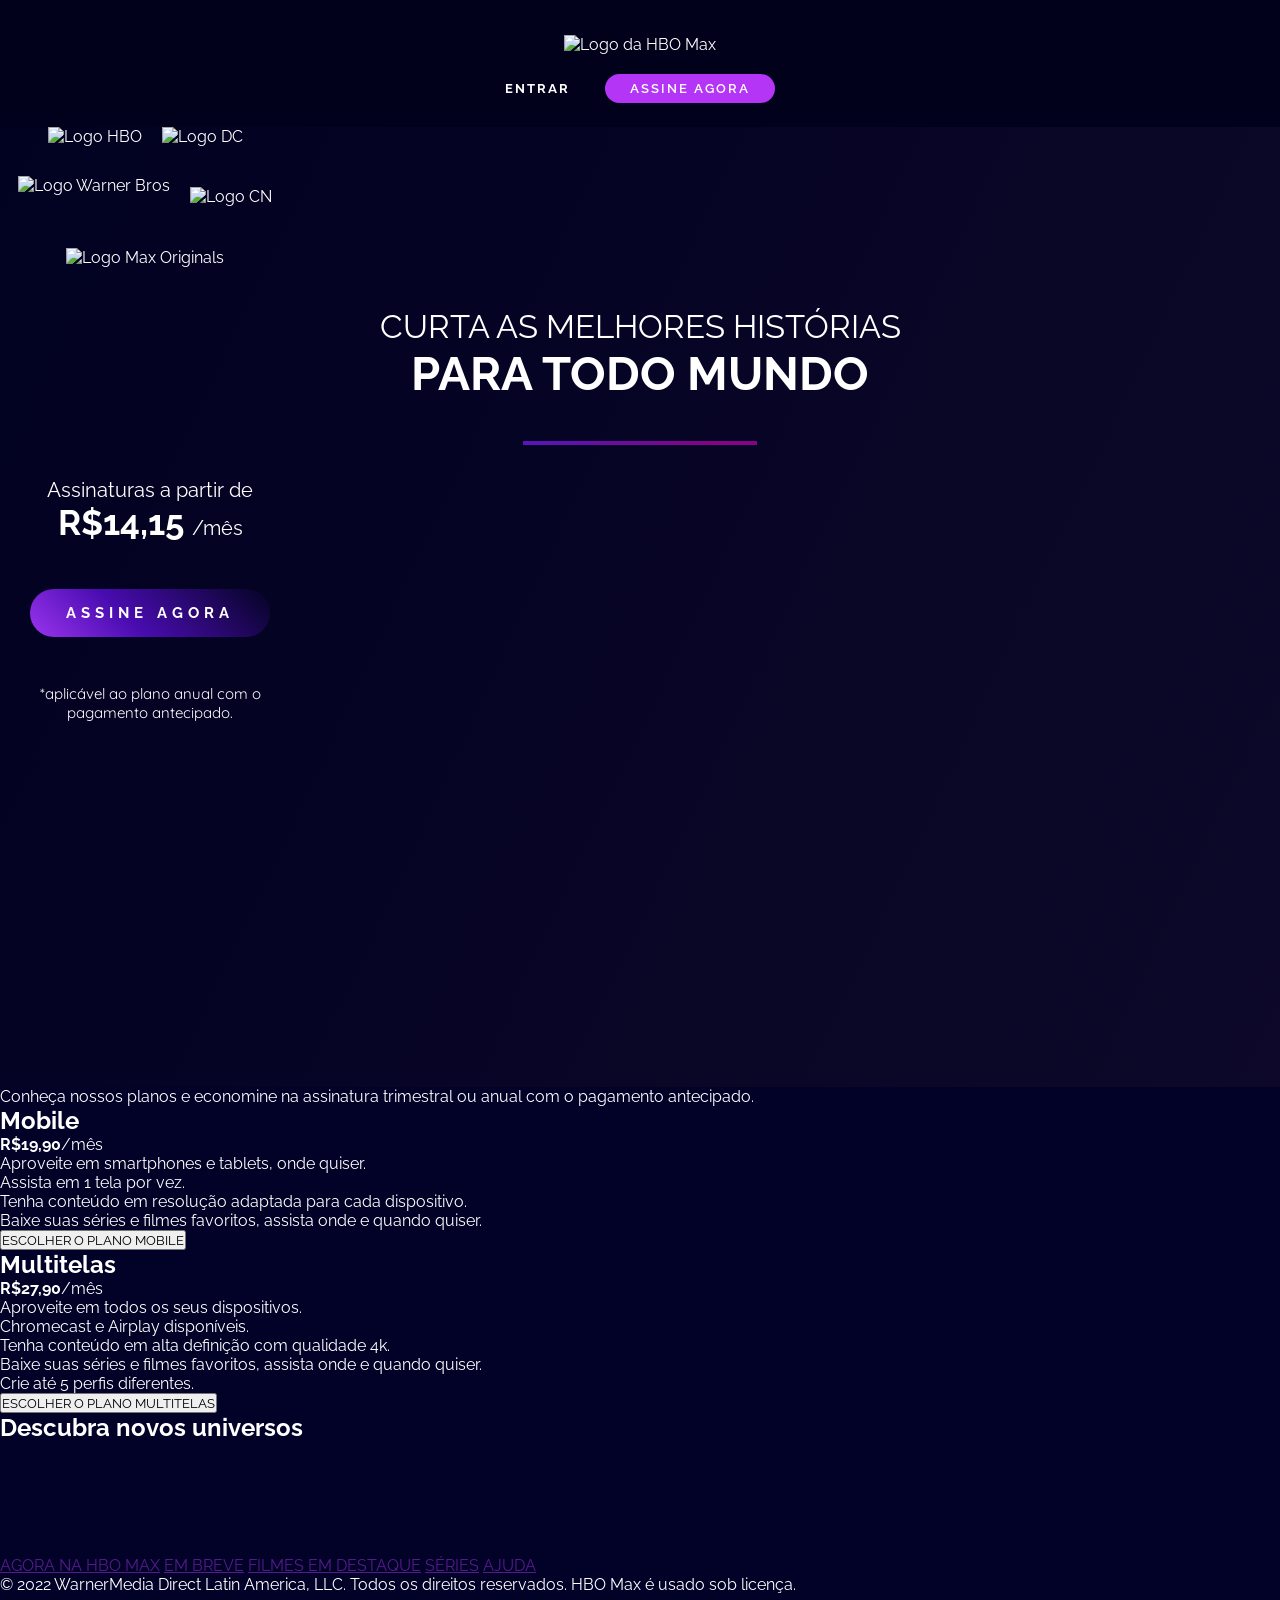
==== signIn.html @ f4baafad "AAdição das linhas 10, 12, 15, 16, 24,29, 34, 35, 36, 37, 38 no signIn.html. E adição da linha 14 at" ====
<!DOCTYPE html>
<html lang="pt-BR">
<head>
    <meta charset="UTF-8">
    <meta name="viewport" content="width=device-width, initial-scale=1.0">
    <title>HBO Max - Clone</title>
    <link rel="stylesheet" href="assets/style.css">
</head>
<body class="primary-color text-color">
    <nav class="nav-bg-color">
        <div class="logo">
            <img width="100" src="assets/images/hbo-logo.svg" alt="Logo da HBO Max">
        </div>
        <div class="login">
            <h5>ENTRAR</h5>
            <button class="tertiary-color text-color">ASSINE AGORA</button>
        </div>
    </nav>
    <header>
        <div class="principal">
            <div class="icons">
                <img src="assets/images/hbo.png" alt="Logo HBO">
                <img src="assets/images/dc.png" alt="Logo DC">
                <img height="41" src="assets/images/wb.png" alt="Logo Warner Bros">
                <img src="assets/images/cartoon-network_neutral.png" alt="Logo CN">
                <img src="assets/images/max_originals.png" alt="Logo Max Originals">
            </div>
            <div class="texto">
                <p>CURTA AS MELHORES HISTÓRIAS</p>
                <h1>PARA TODO MUNDO</h1>
            </div>
            <div class="divider-bg-color"></div>
            <div class="assinatura">
                <p>Assinaturas a partir de <strong>R$14,15 </strong>/mês</p>
                <button class="btn-bg-color-gradient text-color">ASSINE AGORA</button>
                <P class="pagamento">*aplicável ao plano anual com o pagamento antecipado.</P>
            </div>
        </div>
    </header>
    <main>
        <section class="planos">
                <p>Conheça nossos planos e economine na assinatura trimestral ou anual com o pagamento antecipado.</p>
                <div class="cards">
                    <div class="card-mobile">
                        <h2>Mobile</h2>
                        <p><strong>R$19,90</strong>/mês</p>
                        <ul>
                            <li>Aproveite em smartphones e tablets, onde quiser.</li>
                            <li>Assista em 1 tela por vez.</li>
                            <li>Tenha conteúdo em resolução adaptada para cada dispositivo.</li>
                            <li>Baixe suas séries e filmes favoritos, assista onde e quando quiser.</li>
                        </ul>
                        <button>ESCOLHER O PLANO MOBILE</button>
                    </div>
                    <div class="card-multitelas">
                        <h2>Multitelas</h2>
                        <p><strong>R$27,90</strong>/mês</p>
                        <ul>
                            <li>Aproveite em todos os seus dispositivos.</li>
                            <li>Chromecast e Airplay disponíveis.</li>
                            <li>Tenha conteúdo em alta definição com qualidade 4k.</li>
                            <li>Baixe suas séries e filmes favoritos, assista onde e quando quiser.</li>
                            <li>Crie até 5 perfis diferentes.</li>
                        </ul>
                        <button>ESCOLHER O PLANO MULTITELAS</button>
                    </div>
                </div>
            </section>
        </div>
        <section class="banner">
            <h2>Descubra novos universos</h2>
            <div>
                <div class="banner1">
                    <img src="assets/images/hbo-default_0.webp" alt="">
                </div>
                <div class="banner2">
                    <img src="assets/images/MAX-Default.webp" alt="">
                </div>
                <div class="banner3">
                    <img src="assets/images/DC_Default.webp" alt="">
                </div>
                <div class="banner4">
                    <img src="assets/images/WB-Default.webp" alt="">
                </div>
                <div class="banner5">
                    <img src="assets/images/CN-Default.webp" alt="">
                </div>
                <div class="banner6">
                    <img src="assets/images/UCL-Default.webp" alt="">
                </div>
            </div>
        </section>
    </main>
    <footer>
        <div class="links">
            <a href="">AGORA NA HBO MAX</a>
            <a href="">EM BREVE</a>
            <a href="">FILMES EM DESTAQUE</a>
            <a href="">SÉRIES</a>
            <a href="">AJUDA</a>
        </div>
        <P>© 2022 WarnerMedia Direct Latin America, LLC. Todos os direitos reservados. HBO Max é usado sob licença.</P>
        <div class="redes">
            <img src="assets/images/fb_0.png" alt="">
            <img src="assets/images/twitter_0.png" alt="">
            <img src="assets/images/instagram_0.png" alt="">
            <img src="assets/images/youtube_0.png" alt="">
        </div>
    </footer>
</body>
</html>
---- assets/style.css ----
@import url(global.css);

.primary-color {
    background: var(--primary-color);
}
.text-color {
    color: var(--text-color);
}
.divider-bg-color {
    background: var(--divider-bg-color);
    width: 234px;
    height: 4px;
    margin: auto;
    margin-top: 40px;
    margin-bottom: 10px;
}
.tertiary-color {
    background: var(--tertiary-color);
    padding: 0.4rem;
    border-radius: 1rem;
    width: 170px;
    border: none;
    font-weight: 600;
    letter-spacing: 2px;
}
.nav-bg-color {
    background: var(--nav-bg-color);
    display: flex;
    flex-direction: column;
    align-items: center;
    gap: 20px;
    height: 127px;
}
.btn-bg-color-gradient {
    background: var(--btn-bg-color-gradient);
    padding: 15px;
    width: 240px;
    letter-spacing: 5px;
    font-weight: 700;
    font-size: 15px;
    border-radius: 30px;
    border: none;
    animation: assine 2.7s linear infinite;
}
.logo {
    margin-top: 35px;
}
.login {
    align-items: center;
    display: flex;
    gap: 35px;
}
.login h5 {
    letter-spacing: 2px;
}
.icons {
    align-items: center;
    display: flex;
    flex-wrap: wrap;
    height: 140px;
    width: 290px;
    /* margin: auto; */
    margin-bottom: 40px;
    justify-content: center;
    gap: 30px 20px;
}
.texto {
    /* padding-top: 40px; */
    text-align: center;
}
.texto p {
    font-size: 33px;
}
.texto h1 {
    font-size: 47px;
}
.principal {
    background: linear-gradient(115deg,#010121, #321f41);
    background-size: 400% 400%;
    animation: gradient 10s ease infinite alternate;
    display: flex;
    flex-direction: column;
    height: 960px;
    /* padding-top: 80px; */
}
.assinatura {
    display: flex;
    flex-direction: column;
    align-items: center;
    justify-content: space-around;
    height: 290px;
    /* margin: auto; */
    width: 300px;
    text-align: center;
}
.assinatura p {
    font-size: 20px;
}
.assinatura .pagamento {
    font-size: 15px;
    font-family: 'Quicksand';
}
.assinatura strong {
    font-size: 35px;
}
@keyframes gradient {
    0% { background-position: 0% 50%; }
    50% { background-position: 100% 50%; }
    100% { background-position: 0% 50%; }
}
@keyframes assine {
  0% { transform: rotate(0); }
  3% { transform: rotate(-10deg); }
  6% { transform: rotate(10deg); }
  9% { transform: rotate(-10deg); }
  12% { transform: rotate(10deg); }
  15% { transform: rotate(0); } /* fim do tremor */
  100% { transform: rotate(0); } /* pausa de 2s */
}
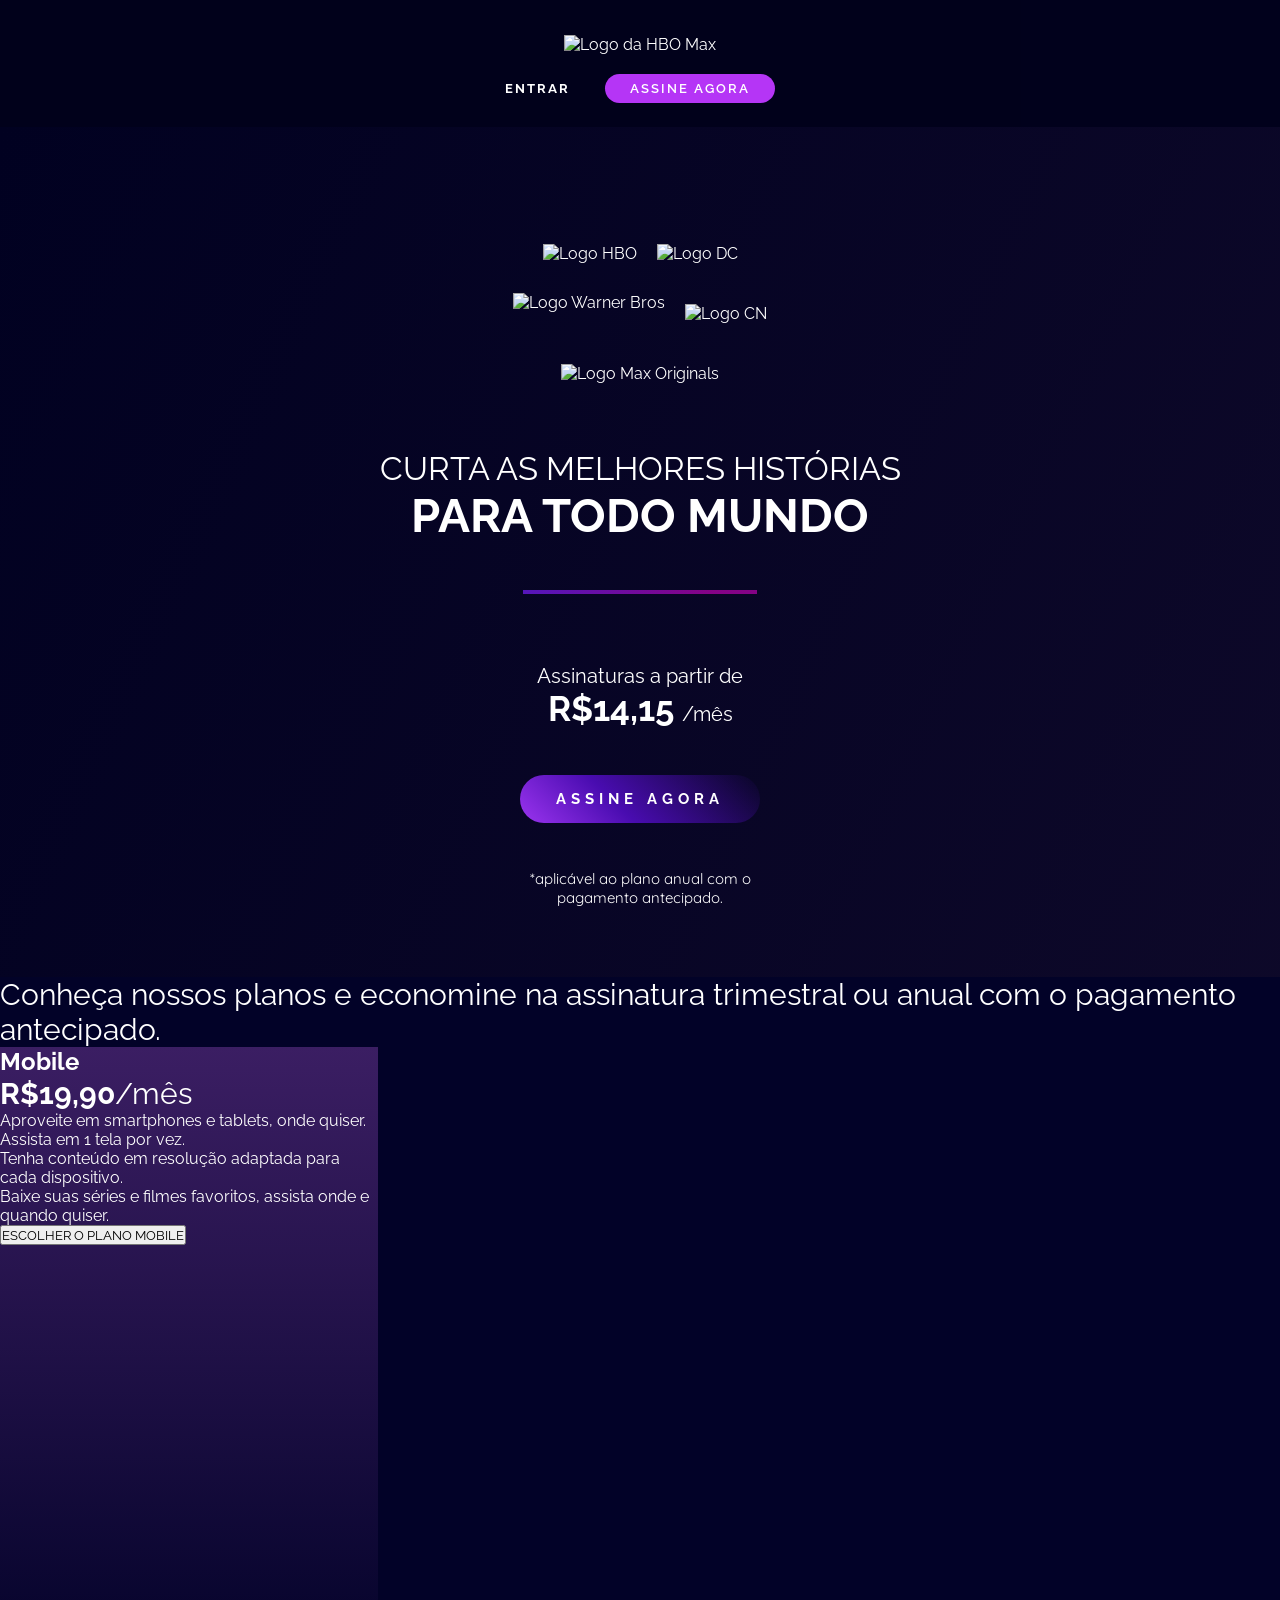
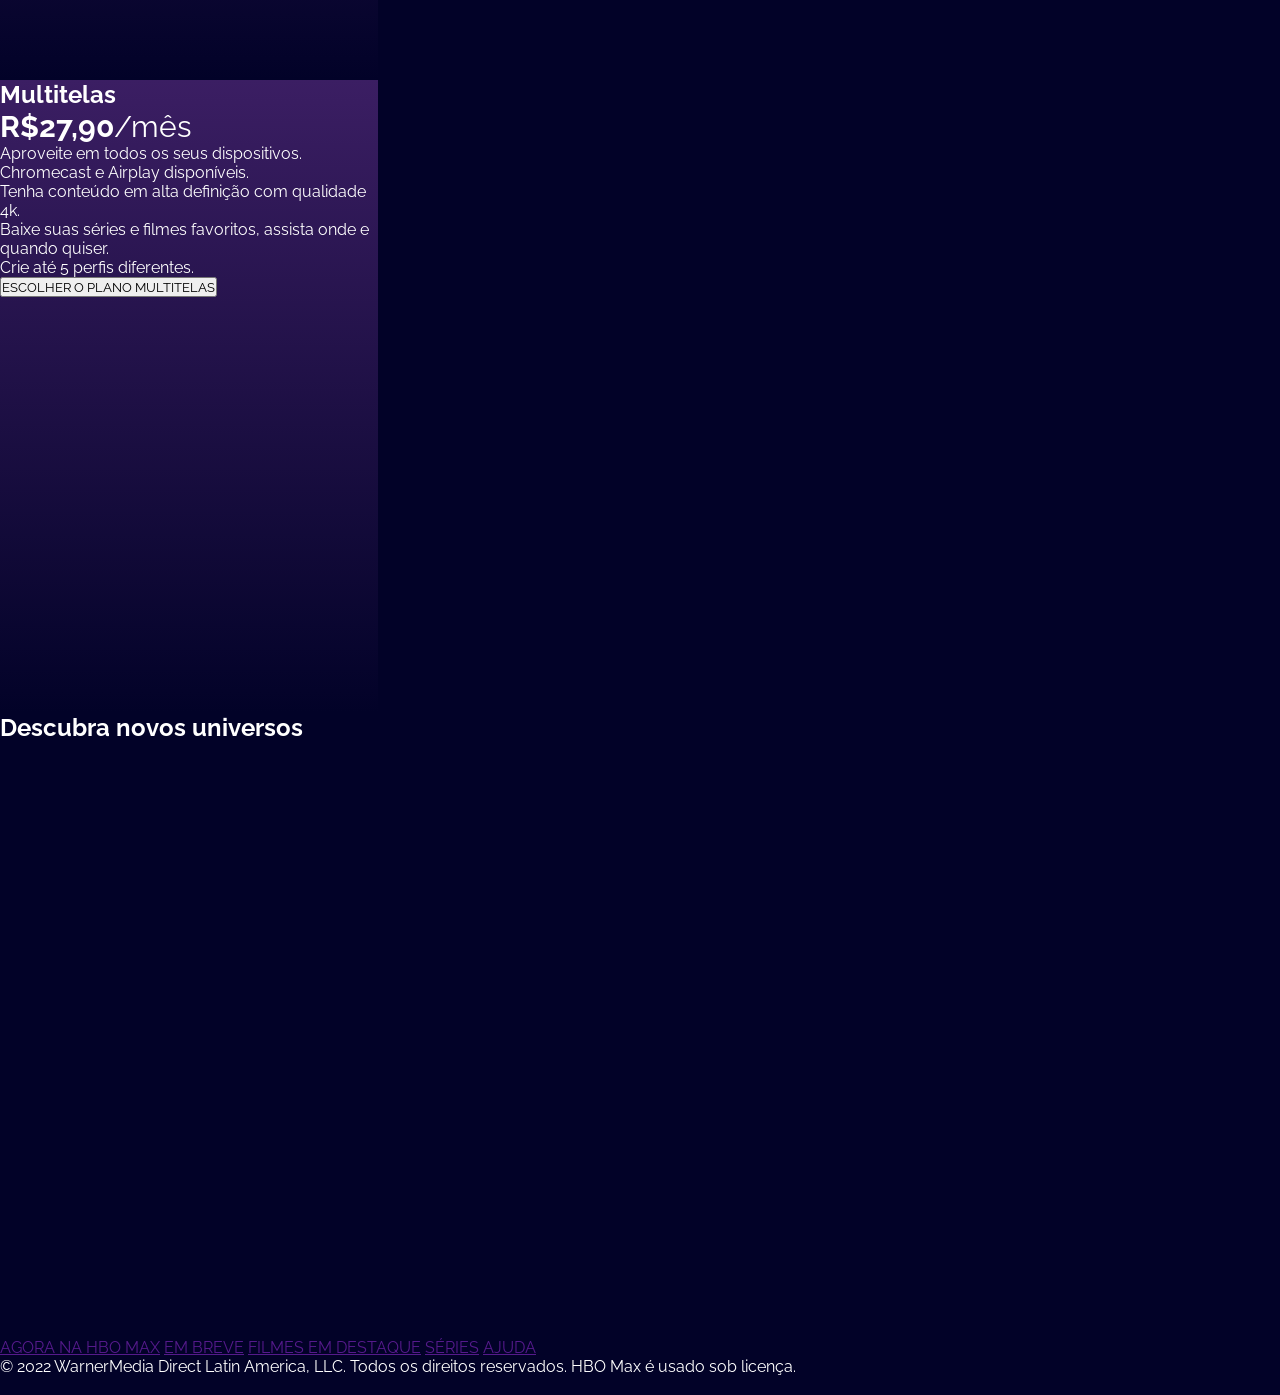
==== commit dd11e35c: "Atualizações" ====
--- a/signIn.html
+++ b/signIn.html
@@ -41,7 +41,7 @@
         <section class="planos">
                 <p>Conheça nossos planos e economine na assinatura trimestral ou anual com o pagamento antecipado.</p>
                 <div class="cards">
-                    <div class="card-mobile">
+                    <div class="card-bg-color">
                         <h2>Mobile</h2>
                         <p><strong>R$19,90</strong>/mês</p>
                         <ul>
@@ -52,7 +52,7 @@
                         </ul>
                         <button>ESCOLHER O PLANO MOBILE</button>
                     </div>
-                    <div class="card-multitelas">
+                    <div class="card-bg-color">
                         <h2>Multitelas</h2>
                         <p><strong>R$27,90</strong>/mês</p>
                         <ul>
@@ -69,24 +69,24 @@
         </div>
         <section class="banner">
             <h2>Descubra novos universos</h2>
-            <div>
+            <div class="overflow">
                 <div class="banner1">
-                    <img src="assets/images/hbo-default_0.webp" alt="">
+                    <img width="382" src="assets/images/hbo-default_0.webp" alt="">
                 </div>
                 <div class="banner2">
-                    <img src="assets/images/MAX-Default.webp" alt="">
+                    <img width="382" src="assets/images/MAX-Default.webp" alt="">
                 </div>
                 <div class="banner3">
-                    <img src="assets/images/DC_Default.webp" alt="">
+                    <img width="382" src="assets/images/DC_Default.webp" alt="">
                 </div>
                 <div class="banner4">
-                    <img src="assets/images/WB-Default.webp" alt="">
+                    <img width="382" src="assets/images/WB-Default.webp" alt="">
                 </div>
                 <div class="banner5">
-                    <img src="assets/images/CN-Default.webp" alt="">
+                    <img width="382" src="assets/images/CN-Default.webp" alt="">
                 </div>
                 <div class="banner6">
-                    <img src="assets/images/UCL-Default.webp" alt="">
+                    <img width="382" src="assets/images/UCL-Default.webp" alt="">
                 </div>
             </div>
         </section>
--- a/assets/style.css
+++ b/assets/style.css
@@ -10,9 +10,6 @@
     background: var(--divider-bg-color);
     width: 234px;
     height: 4px;
-    margin: auto;
-    margin-top: 40px;
-    margin-bottom: 10px;
 }
 .tertiary-color {
     background: var(--tertiary-color);
@@ -30,6 +27,11 @@
     align-items: center;
     gap: 20px;
     height: 127px;
+    position: fixed;
+    width: 100%;
+    top: 0;
+    z-index: 1000;
+    padding: 0 40px; /* adiciona respiro lateral */
 }
 .btn-bg-color-gradient {
     background: var(--btn-bg-color-gradient);
@@ -41,6 +43,9 @@
     border-radius: 30px;
     border: none;
     animation: assine 2.7s linear infinite;
+}
+header {
+    margin-top: 127px;
 }
 .logo {
     margin-top: 35px;
@@ -57,15 +62,13 @@
     align-items: center;
     display: flex;
     flex-wrap: wrap;
-    height: 140px;
     width: 290px;
-    /* margin: auto; */
-    margin-bottom: 40px;
     justify-content: center;
     gap: 30px 20px;
+    padding-top: 70px;
+    padding-bottom: 20px;
 }
 .texto {
-    /* padding-top: 40px; */
     text-align: center;
 }
 .texto p {
@@ -80,8 +83,9 @@
     animation: gradient 10s ease infinite alternate;
     display: flex;
     flex-direction: column;
-    height: 960px;
-    /* padding-top: 80px; */
+    justify-content: space-evenly;
+    align-items: center;
+    height: 850px;
 }
 .assinatura {
     display: flex;
@@ -89,7 +93,6 @@
     align-items: center;
     justify-content: space-around;
     height: 290px;
-    /* margin: auto; */
     width: 300px;
     text-align: center;
 }
@@ -103,6 +106,40 @@
 .assinatura strong {
     font-size: 35px;
 }
+.planos {
+    display: flex;
+    flex-direction: column;
+}
+.planos p {
+    font-size: 30px;
+}
+.card-bg-color {
+    background: var(--card-bg-color);
+    height: 633px;
+    width: 378px;
+}
+.overflow {
+    overflow: hidden;
+    height: 596px;
+    width: 415px;
+    display: flex;
+    overflow-x: scroll;
+    gap: 38px;
+}
+/* Custom Scroll */
+
+  ::-webkit-scrollbar {
+    width: 8px;
+  }
+
+  ::-webkit-scrollbar-thumb {
+    background: var(--tertiary-color);
+    border-radius: 10px;
+  }
+
+  ::-webkit-scrollbar-thumb:hover {
+    background: var(--secondary-color);
+  }
 @keyframes gradient {
     0% { background-position: 0% 50%; }
     50% { background-position: 100% 50%; }
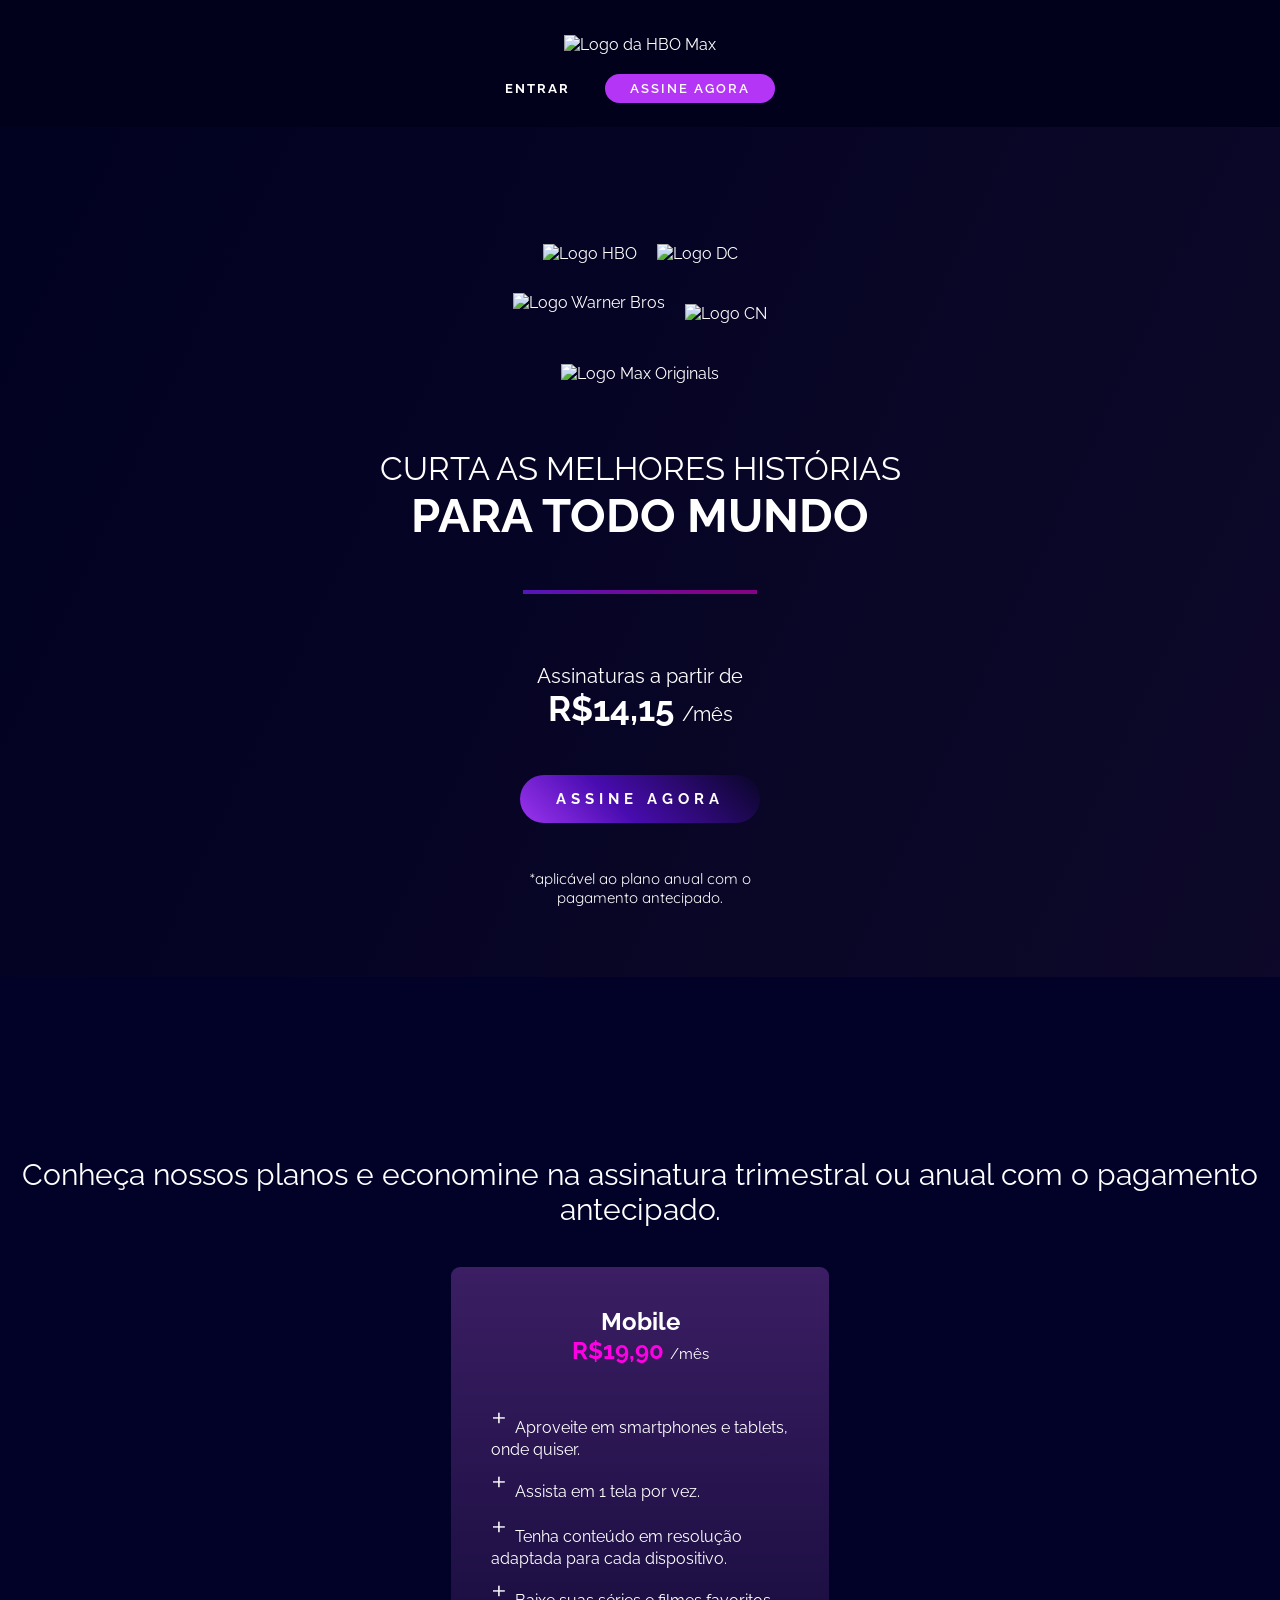
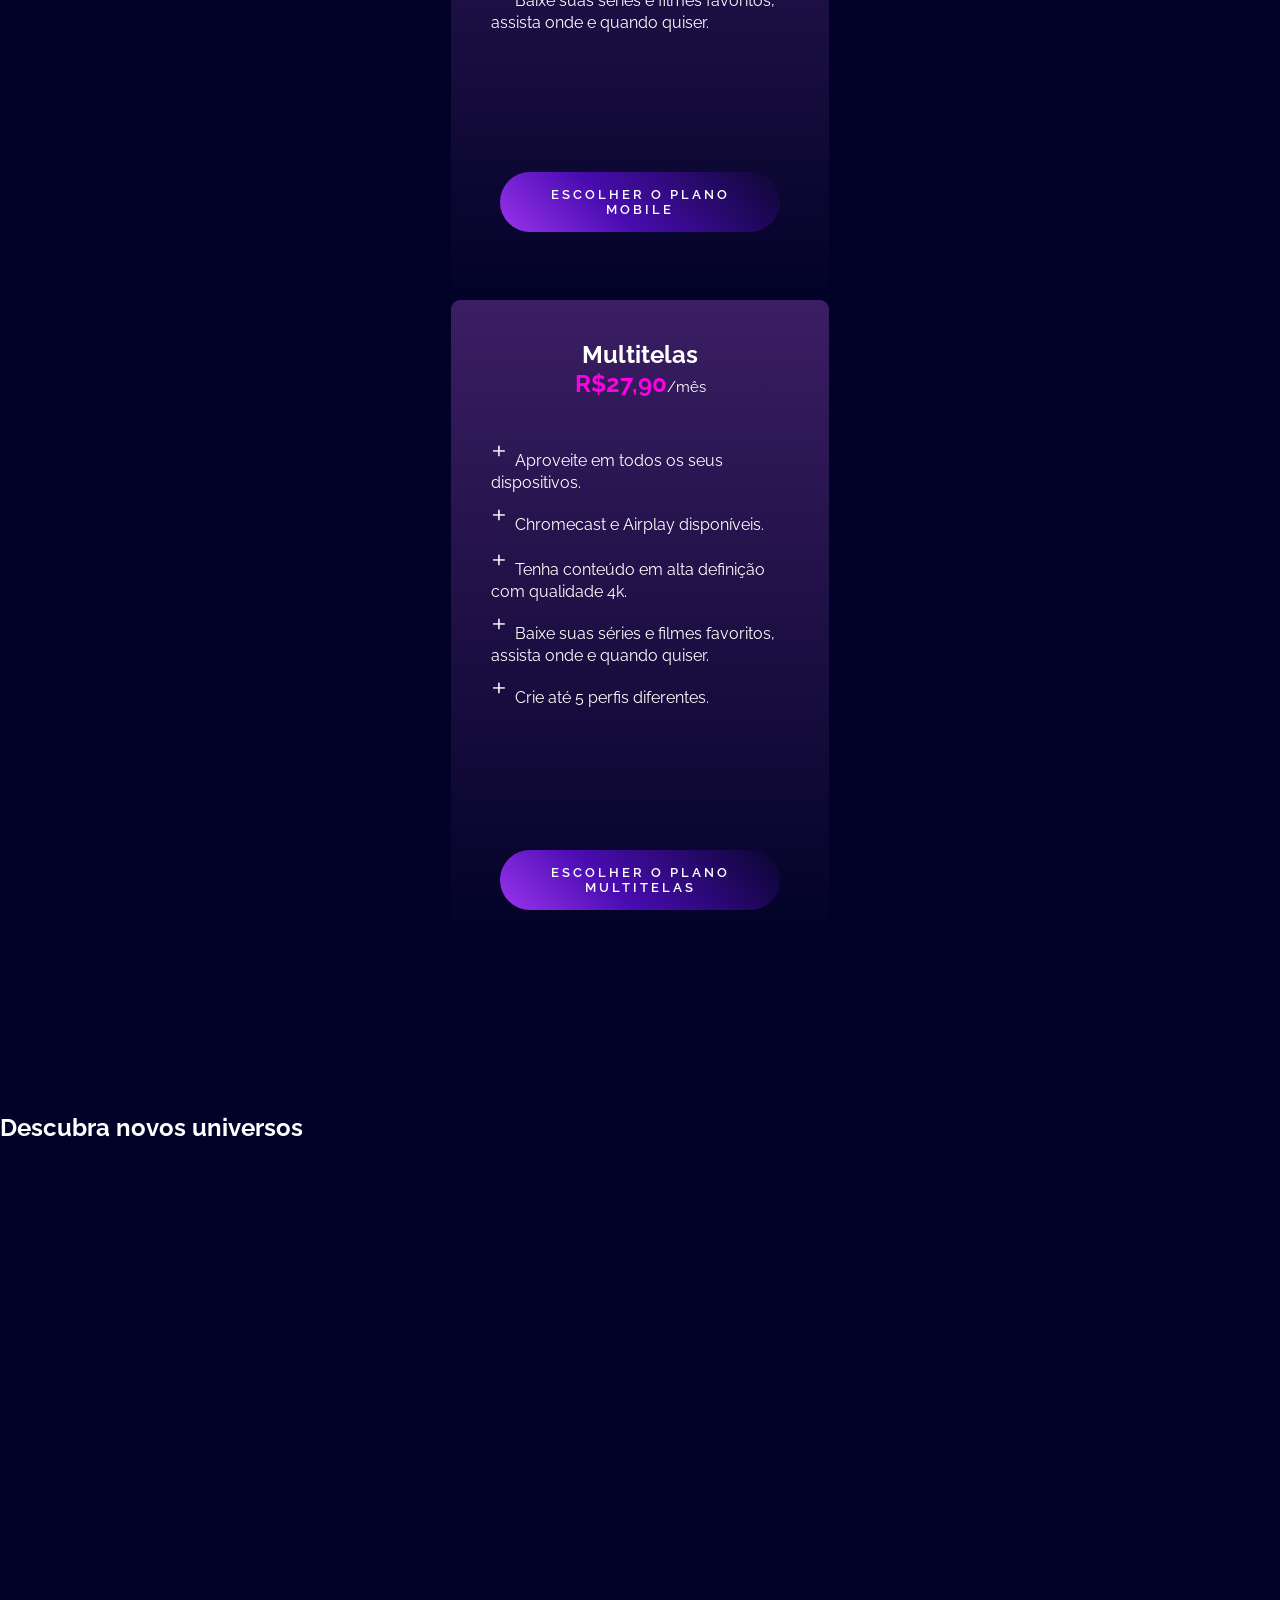
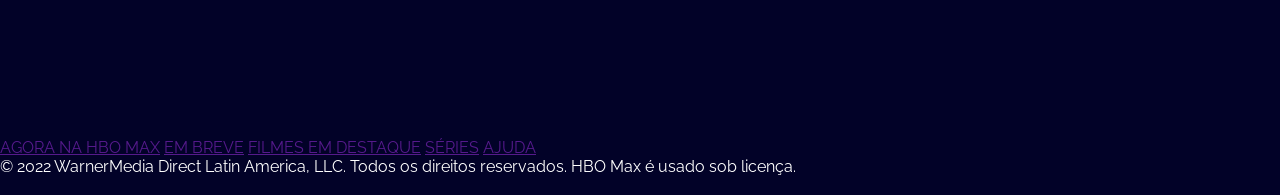
==== commit 50c02c66: "Atualizações" ====
--- a/signIn.html
+++ b/signIn.html
@@ -39,34 +39,35 @@
     </header>
     <main>
         <section class="planos">
+            <div class="conheca">
                 <p>Conheça nossos planos e economine na assinatura trimestral ou anual com o pagamento antecipado.</p>
-                <div class="cards">
-                    <div class="card-bg-color">
-                        <h2>Mobile</h2>
-                        <p><strong>R$19,90</strong>/mês</p>
-                        <ul>
-                            <li>Aproveite em smartphones e tablets, onde quiser.</li>
-                            <li>Assista em 1 tela por vez.</li>
-                            <li>Tenha conteúdo em resolução adaptada para cada dispositivo.</li>
-                            <li>Baixe suas séries e filmes favoritos, assista onde e quando quiser.</li>
-                        </ul>
-                        <button>ESCOLHER O PLANO MOBILE</button>
-                    </div>
-                    <div class="card-bg-color">
-                        <h2>Multitelas</h2>
-                        <p><strong>R$27,90</strong>/mês</p>
-                        <ul>
-                            <li>Aproveite em todos os seus dispositivos.</li>
-                            <li>Chromecast e Airplay disponíveis.</li>
-                            <li>Tenha conteúdo em alta definição com qualidade 4k.</li>
-                            <li>Baixe suas séries e filmes favoritos, assista onde e quando quiser.</li>
-                            <li>Crie até 5 perfis diferentes.</li>
-                        </ul>
-                        <button>ESCOLHER O PLANO MULTITELAS</button>
-                    </div>
+            </div>
+            <div class="cards">
+                <div class="card-bg-color">
+                    <h2>Mobile</h2>
+                    <p><strong class="secondary-color">R$19,90 </strong>/mês</p>
+                    <ul>
+                        <li>Aproveite em smartphones e tablets, onde quiser.</li>
+                        <li>Assista em 1 tela por vez.</li>
+                        <li>Tenha conteúdo em resolução adaptada para cada dispositivo.</li>
+                        <li>Baixe suas séries e filmes favoritos, assista onde e quando quiser.</li>
+                    </ul>
+                    <button class="text-color">ESCOLHER O PLANO MOBILE</button>
                 </div>
-            </section>
-        </div>
+                <div class="card-bg-color">
+                    <h2>Multitelas</h2>
+                    <p><strong class="secondary-color">R$27,90</strong>/mês</p>
+                    <ul>
+                        <li>Aproveite em todos os seus dispositivos.</li>
+                        <li>Chromecast e Airplay disponíveis.</li>
+                        <li>Tenha conteúdo em alta definição com qualidade 4k.</li>
+                        <li>Baixe suas séries e filmes favoritos, assista onde e quando quiser.</li>
+                        <li>Crie até 5 perfis diferentes.</li>
+                    </ul>
+                    <button class="text-color">ESCOLHER O PLANO MULTITELAS</button>
+                </div>
+            </div>
+        </section>
         <section class="banner">
             <h2>Descubra novos universos</h2>
             <div class="overflow">
--- a/assets/style.css
+++ b/assets/style.css
@@ -109,6 +109,13 @@
 .planos {
     display: flex;
     flex-direction: column;
+    align-items: center;
+    margin-bottom: 180px;
+}
+.planos .conheca {
+    text-align: center;
+    padding-top: 180px;
+    padding-bottom: 40px;
 }
 .planos p {
     font-size: 30px;
@@ -117,6 +124,44 @@
     background: var(--card-bg-color);
     height: 633px;
     width: 378px;
+    border-radius: 9px;
+    display: flex;
+    flex-direction: column;
+    align-items: center;
+}
+.card-bg-color p {
+    font-size: 15px;
+}
+.card-bg-color h2 {
+    padding-top: 40px;
+}
+.cards button {
+    background: linear-gradient(45deg,#9b34ef 0%,#490cb0 40%,transparent 100%);
+    border: none;
+    border-radius: 50px;
+    letter-spacing: 3px;
+    font-size: 13px;
+    font-weight: 600;
+    padding: 15px;
+    padding-left: 50px;
+    padding-right: 50px;
+    width: 280px;
+    margin-top: 90px;
+}
+.secondary-color {
+    color: var(--secondary-color);
+    font-size: 24px;
+}
+ul {
+    padding: 40px;
+    list-style: none;
+}
+li {
+    padding-bottom: 10px;
+}
+li::before {
+    content: "⁺ ";
+    font-size: 30px;
 }
 .overflow {
     overflow: hidden;
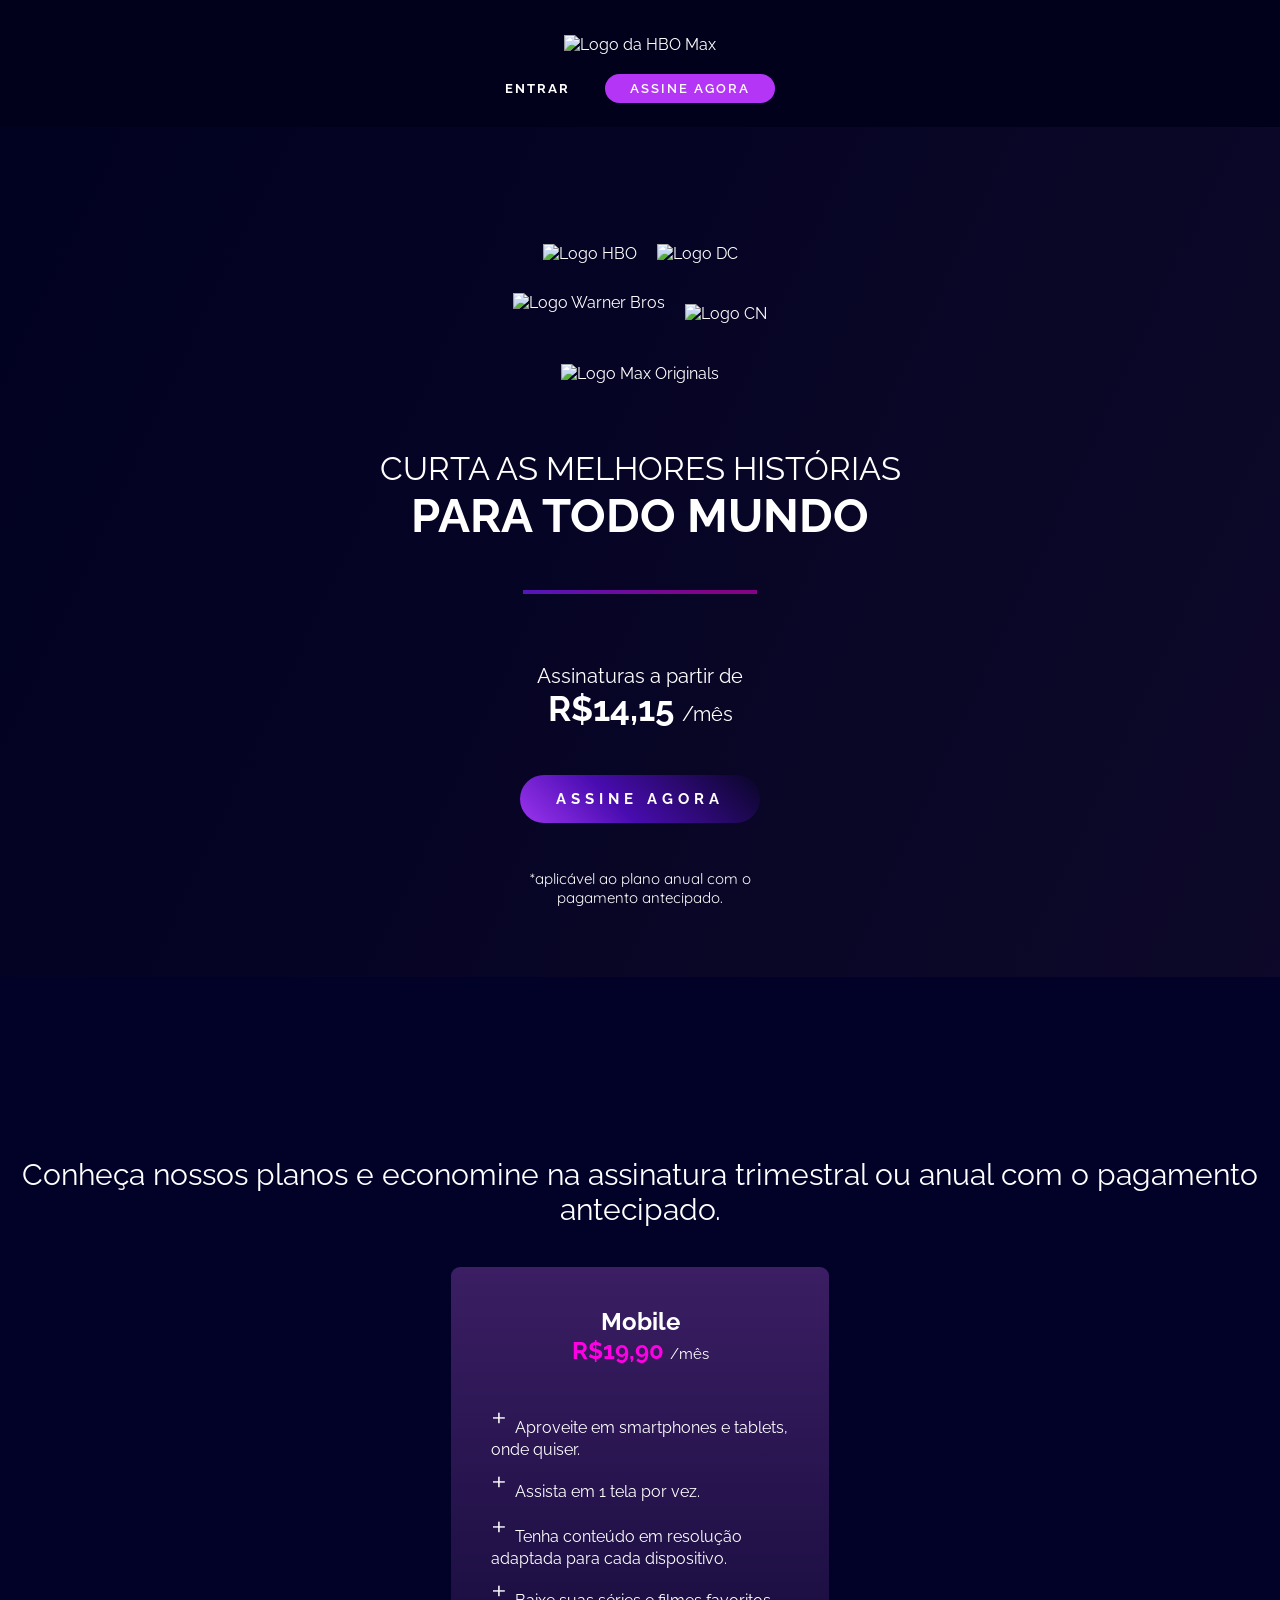
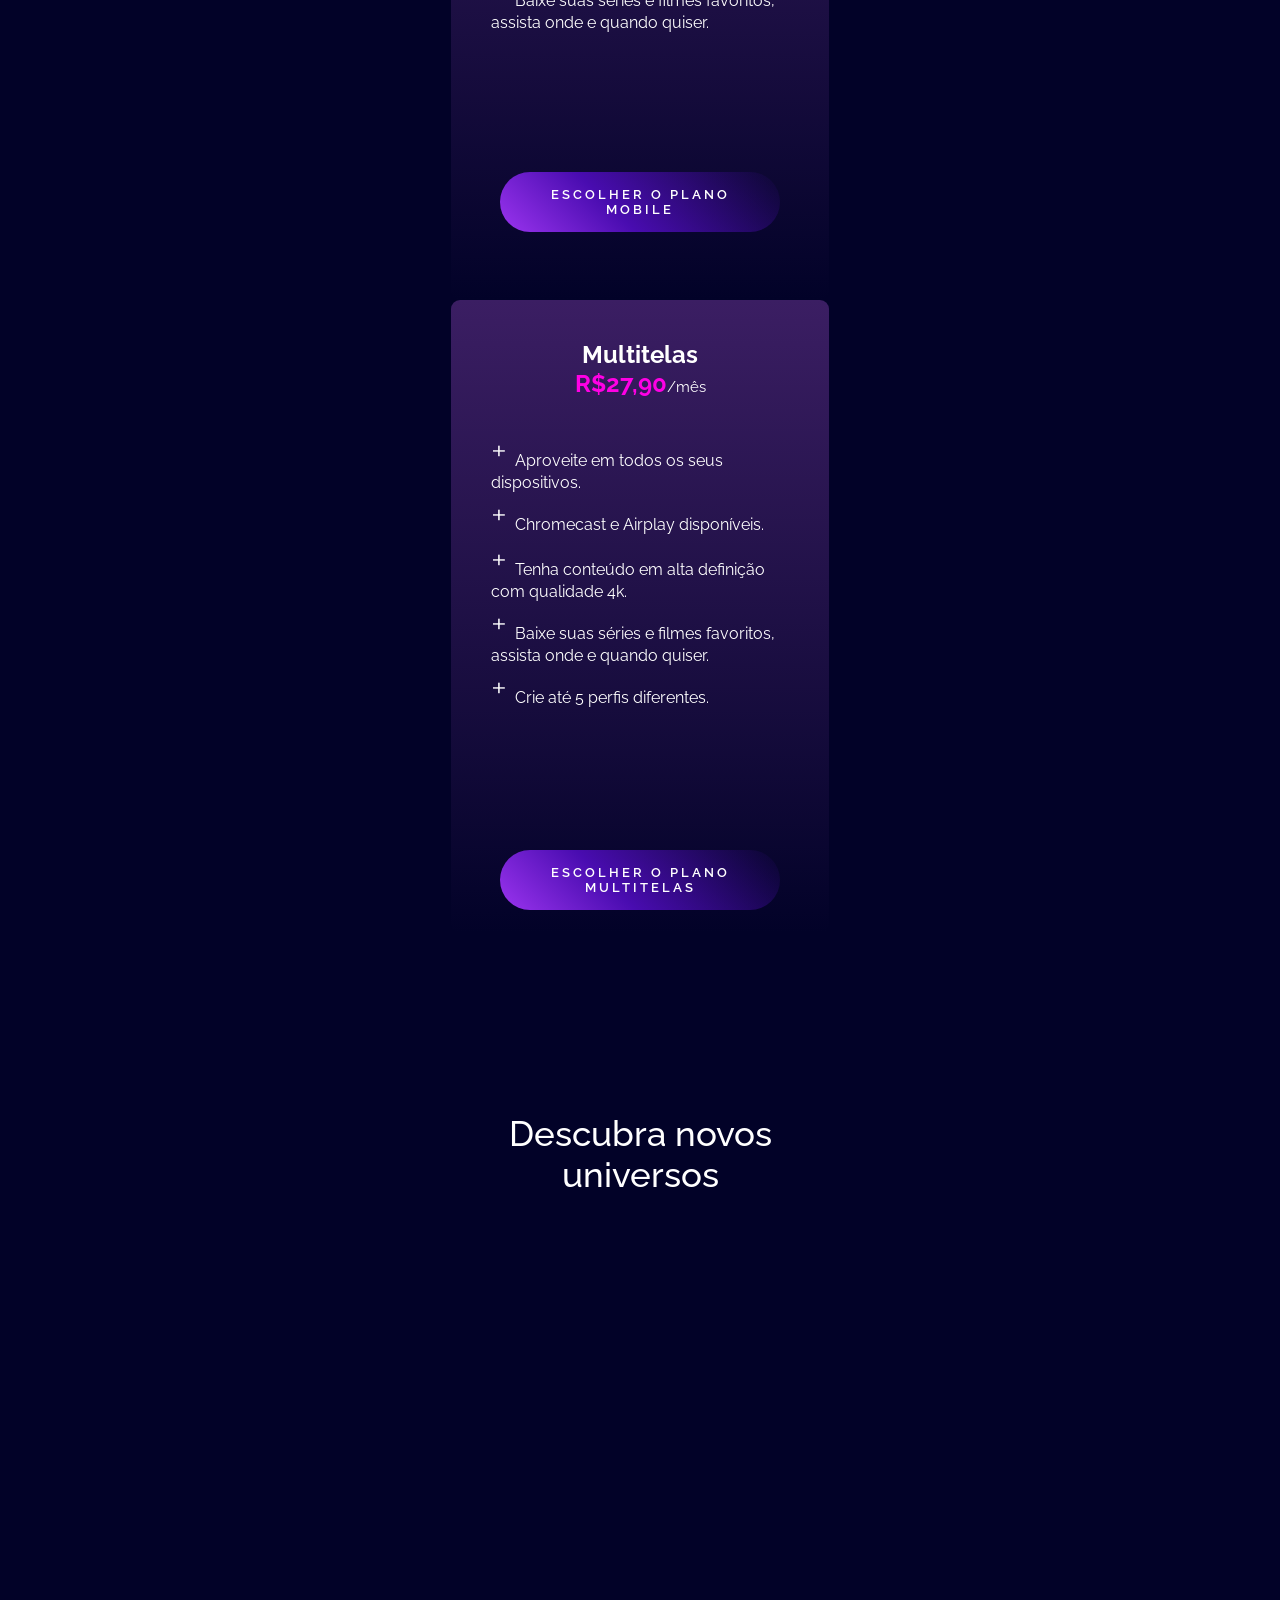
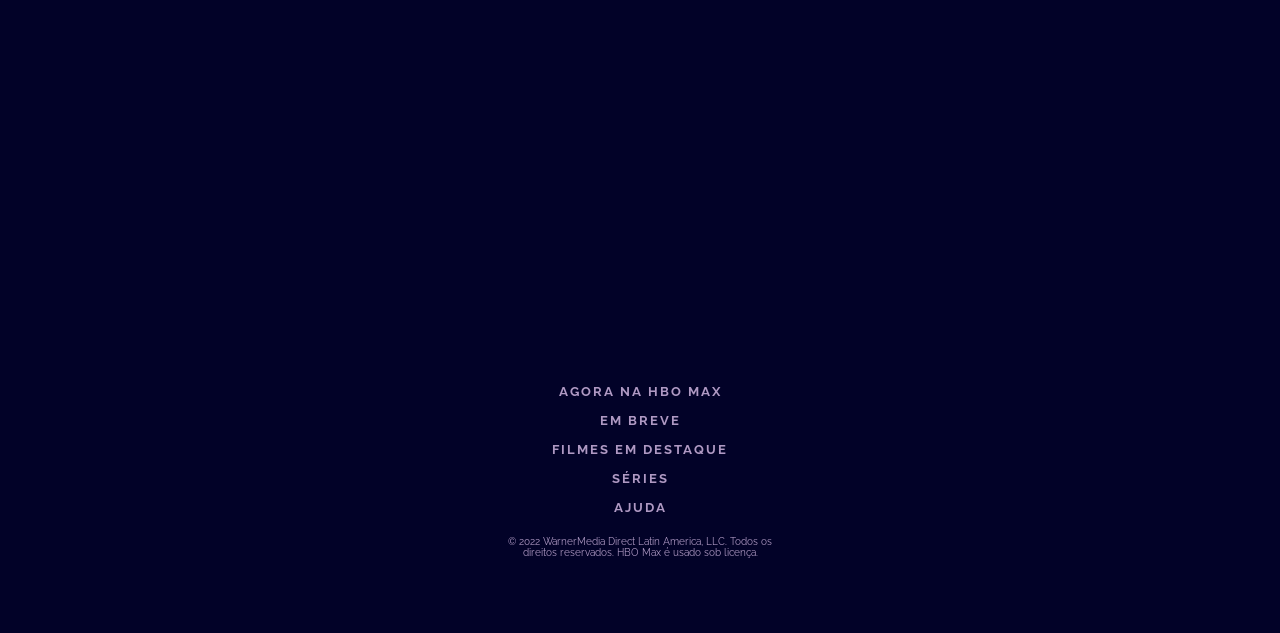
==== commit a1c2dd83: "Finalização da tela signIn.html" ====
--- a/signIn.html
+++ b/signIn.html
@@ -69,7 +69,9 @@
             </div>
         </section>
         <section class="banner">
-            <h2>Descubra novos universos</h2>
+            <div class="h2">
+                <h2>Descubra novos universos</h2>
+            </div>
             <div class="overflow">
                 <div class="banner1">
                     <img width="382" src="assets/images/hbo-default_0.webp" alt="">
@@ -94,13 +96,15 @@
     </main>
     <footer>
         <div class="links">
-            <a href="">AGORA NA HBO MAX</a>
-            <a href="">EM BREVE</a>
-            <a href="">FILMES EM DESTAQUE</a>
-            <a href="">SÉRIES</a>
-            <a href="">AJUDA</a>
+            <div><a href="">AGORA NA HBO MAX</a></div>
+            <div><a href="">EM BREVE</a></div>
+            <div><a href="">FILMES EM DESTAQUE</a></div>
+            <div><a href="">SÉRIES</a></div>
+            <div><a href="">AJUDA</a></div>   
         </div>
-        <P>© 2022 WarnerMedia Direct Latin America, LLC. Todos os direitos reservados. HBO Max é usado sob licença.</P>
+        <div class="direitos">
+            <P>© 2022 WarnerMedia Direct Latin America, LLC. Todos os direitos reservados. HBO Max é usado sob licença.</P>
+        </div>
         <div class="redes">
             <img src="assets/images/fb_0.png" alt="">
             <img src="assets/images/twitter_0.png" alt="">
--- a/assets/style.css
+++ b/assets/style.css
@@ -148,6 +148,20 @@
     width: 280px;
     margin-top: 90px;
 }
+.banner {
+    display: flex;
+    flex-direction: column;
+    align-items: center;
+    text-align: center;
+}
+.banner h2 {
+    font-size: 35px;
+    font-weight: 500;
+    margin-bottom: 50px;
+}
+.banner .h2 {
+    width: 265px;
+}
 .secondary-color {
     color: var(--secondary-color);
     font-size: 24px;
@@ -166,10 +180,43 @@
 .overflow {
     overflow: hidden;
     height: 596px;
-    width: 415px;
+    width: 389px;
     display: flex;
     overflow-x: scroll;
     gap: 38px;
+}
+.links {
+    display: flex;
+    flex-direction: column;
+    align-items: center;
+    gap: 10px;
+}
+.links a {
+    text-decoration: none;
+    color: #af99c3;
+    font-weight: 700;
+    letter-spacing: 2px;
+    font-size: 13px;
+}
+footer {
+    margin-top: 140px;
+}
+footer p {
+    font-size: 10px;
+    color: #af99c3;
+}
+.direitos {
+    width: 300px;
+    text-align: center;
+    margin: auto;
+    margin-top: 20px;
+}
+.redes {
+    display: flex;
+    justify-content: center;
+    gap: 40px;
+    margin-top: 50px;
+    margin-bottom: 25px;
 }
 /* Custom Scroll */
 
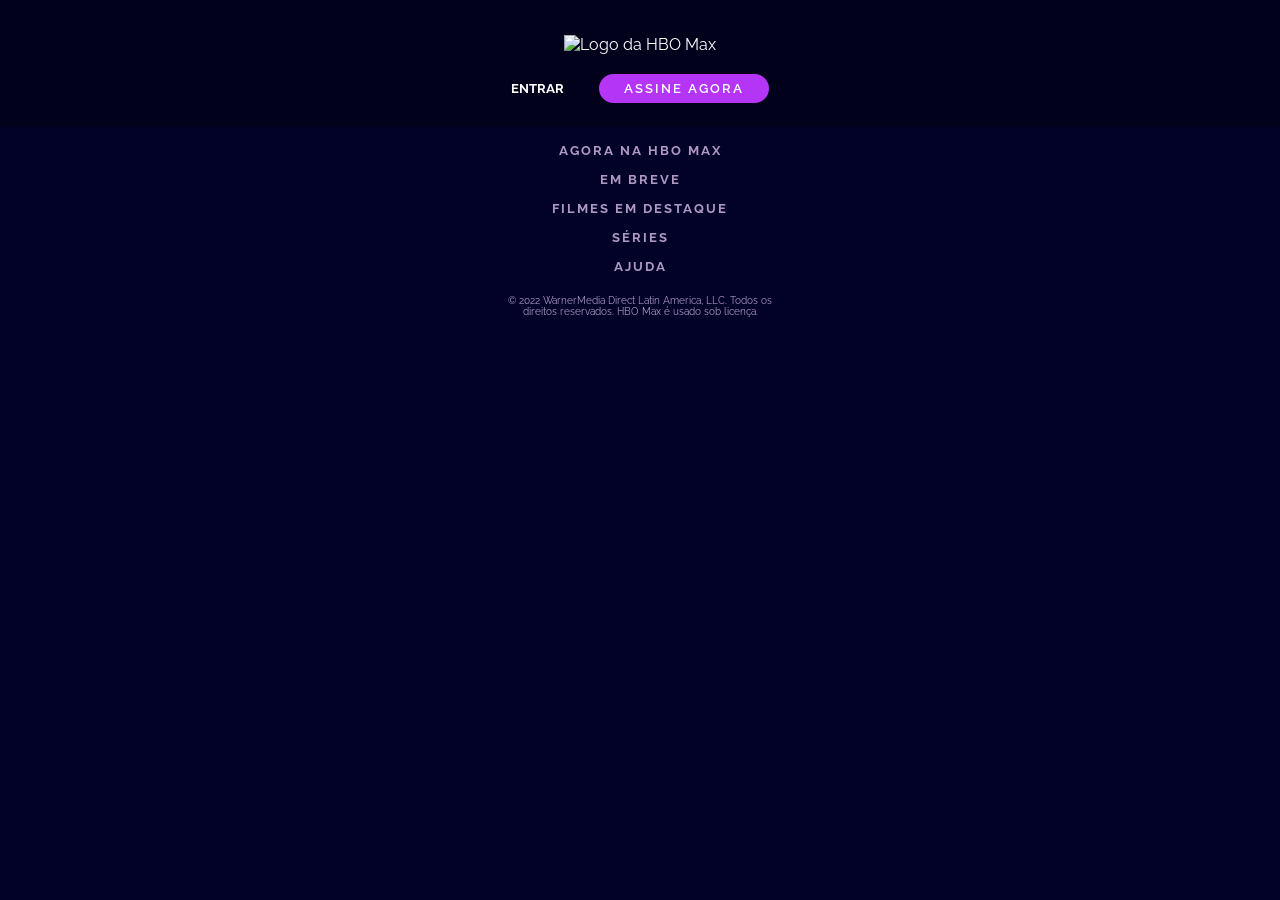
==== commit 37585f3d: "Criação do nav e footer no signIn.html e criação do signIn.css" ====
--- a/signIn.html
+++ b/signIn.html
@@ -3,8 +3,8 @@
 <head>
     <meta charset="UTF-8">
     <meta name="viewport" content="width=device-width, initial-scale=1.0">
-    <title>HBO Max - Clone</title>
-    <link rel="stylesheet" href="assets/style.css">
+    <title>Entrar</title>
+    <link rel="stylesheet" href="assets/signIn.css">
 </head>
 <body class="primary-color text-color">
     <nav class="nav-bg-color">
@@ -16,84 +16,7 @@
             <button class="tertiary-color text-color">ASSINE AGORA</button>
         </div>
     </nav>
-    <header>
-        <div class="principal">
-            <div class="icons">
-                <img src="assets/images/hbo.png" alt="Logo HBO">
-                <img src="assets/images/dc.png" alt="Logo DC">
-                <img height="41" src="assets/images/wb.png" alt="Logo Warner Bros">
-                <img src="assets/images/cartoon-network_neutral.png" alt="Logo CN">
-                <img src="assets/images/max_originals.png" alt="Logo Max Originals">
-            </div>
-            <div class="texto">
-                <p>CURTA AS MELHORES HISTÓRIAS</p>
-                <h1>PARA TODO MUNDO</h1>
-            </div>
-            <div class="divider-bg-color"></div>
-            <div class="assinatura">
-                <p>Assinaturas a partir de <strong>R$14,15 </strong>/mês</p>
-                <button class="btn-bg-color-gradient text-color">ASSINE AGORA</button>
-                <P class="pagamento">*aplicável ao plano anual com o pagamento antecipado.</P>
-            </div>
-        </div>
-    </header>
-    <main>
-        <section class="planos">
-            <div class="conheca">
-                <p>Conheça nossos planos e economine na assinatura trimestral ou anual com o pagamento antecipado.</p>
-            </div>
-            <div class="cards">
-                <div class="card-bg-color">
-                    <h2>Mobile</h2>
-                    <p><strong class="secondary-color">R$19,90 </strong>/mês</p>
-                    <ul>
-                        <li>Aproveite em smartphones e tablets, onde quiser.</li>
-                        <li>Assista em 1 tela por vez.</li>
-                        <li>Tenha conteúdo em resolução adaptada para cada dispositivo.</li>
-                        <li>Baixe suas séries e filmes favoritos, assista onde e quando quiser.</li>
-                    </ul>
-                    <button class="text-color">ESCOLHER O PLANO MOBILE</button>
-                </div>
-                <div class="card-bg-color">
-                    <h2>Multitelas</h2>
-                    <p><strong class="secondary-color">R$27,90</strong>/mês</p>
-                    <ul>
-                        <li>Aproveite em todos os seus dispositivos.</li>
-                        <li>Chromecast e Airplay disponíveis.</li>
-                        <li>Tenha conteúdo em alta definição com qualidade 4k.</li>
-                        <li>Baixe suas séries e filmes favoritos, assista onde e quando quiser.</li>
-                        <li>Crie até 5 perfis diferentes.</li>
-                    </ul>
-                    <button class="text-color">ESCOLHER O PLANO MULTITELAS</button>
-                </div>
-            </div>
-        </section>
-        <section class="banner">
-            <div class="h2">
-                <h2>Descubra novos universos</h2>
-            </div>
-            <div class="overflow">
-                <div class="banner1">
-                    <img width="382" src="assets/images/hbo-default_0.webp" alt="">
-                </div>
-                <div class="banner2">
-                    <img width="382" src="assets/images/MAX-Default.webp" alt="">
-                </div>
-                <div class="banner3">
-                    <img width="382" src="assets/images/DC_Default.webp" alt="">
-                </div>
-                <div class="banner4">
-                    <img width="382" src="assets/images/WB-Default.webp" alt="">
-                </div>
-                <div class="banner5">
-                    <img width="382" src="assets/images/CN-Default.webp" alt="">
-                </div>
-                <div class="banner6">
-                    <img width="382" src="assets/images/UCL-Default.webp" alt="">
-                </div>
-            </div>
-        </section>
-    </main>
+
     <footer>
         <div class="links">
             <div><a href="">AGORA NA HBO MAX</a></div>
--- a/assets/signIn.css
+++ b/assets/signIn.css
@@ -0,0 +1,71 @@
+@import url(global.css);
+
+.primary-color {
+    background: var(--primary-color);
+}
+.text-color {
+    color: var(--text-color);
+}
+.nav-bg-color {
+    background: var(--nav-bg-color);
+    display: flex;
+    flex-direction: column;
+    align-items: center;
+    gap: 20px;
+    height: 127px;
+    position: fixed;
+    width: 100%;
+    top: 0;
+    z-index: 1000;
+    padding: 0 40px; /* adiciona respiro lateral */
+}
+.logo {
+    margin-top: 35px;
+}
+.login {
+    align-items: center;
+    display: flex;
+    gap: 35px;
+}
+.tertiary-color {
+    background: var(--tertiary-color);
+    padding: 0.4rem;
+    border-radius: 1rem;
+    width: 170px;
+    border: none;
+    font-weight: 600;
+    letter-spacing: 2px;
+}
+.links {
+    display: flex;
+    flex-direction: column;
+    align-items: center;
+    gap: 10px;
+}
+.links a {
+    text-decoration: none;
+    color: #af99c3;
+    font-weight: 700;
+    letter-spacing: 2px;
+    font-size: 13px;
+}
+footer {
+    margin-top: 140px;
+}
+footer p {
+    font-size: 10px;
+    color: #af99c3;
+}
+.direitos {
+    width: 300px;
+    text-align: center;
+    margin: auto;
+    margin-top: 20px;
+}
+.redes {
+    display: flex;
+    justify-content: center;
+    gap: 40px;
+    margin-top: 50px;
+    margin-bottom: 25px;
+}
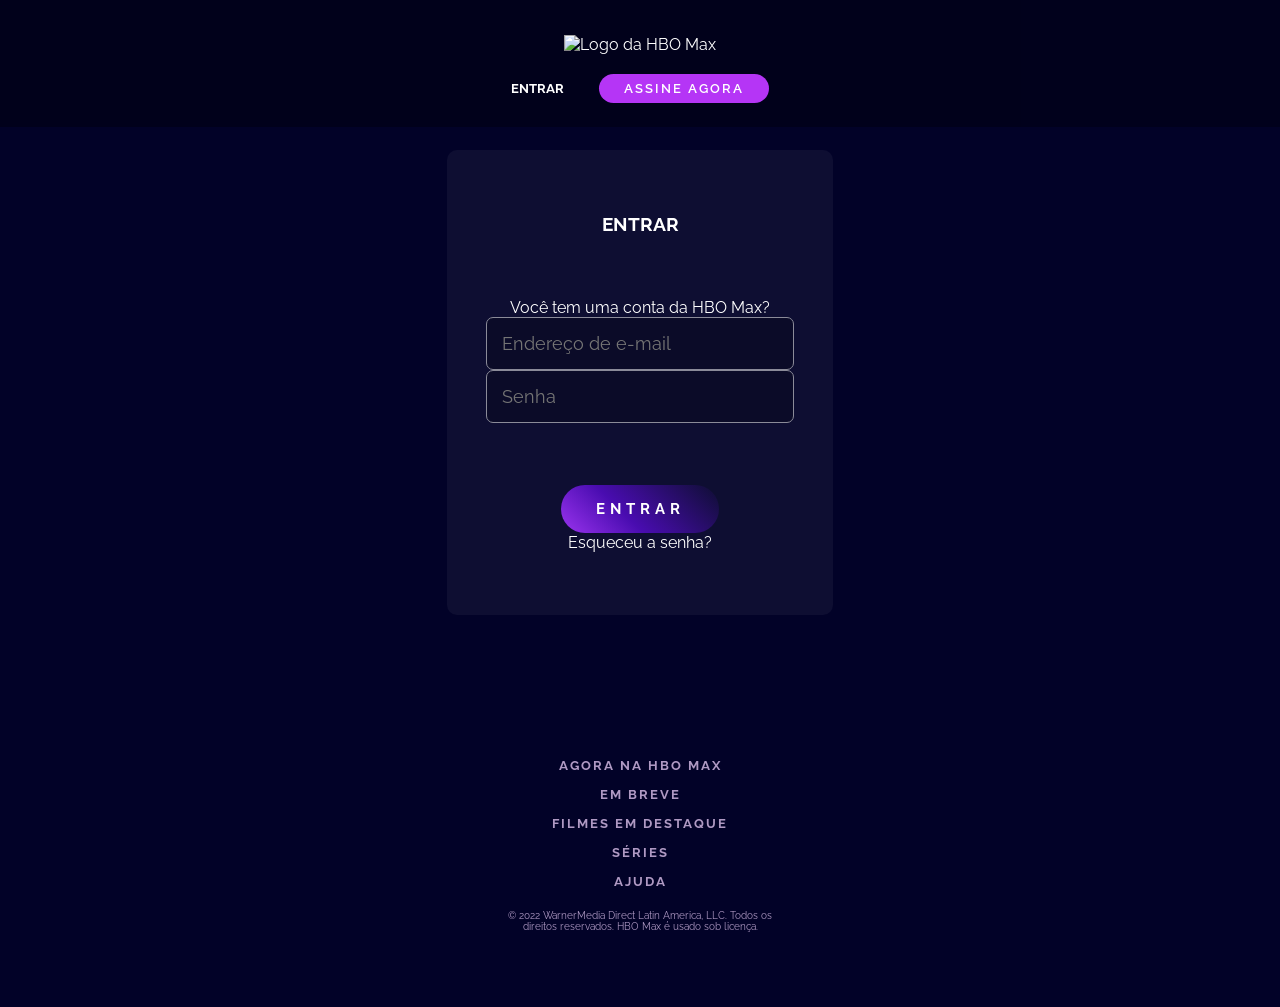
==== commit ccc8708f: "Atualizações no sigIn.css" ====
--- a/signIn.html
+++ b/signIn.html
@@ -3,7 +3,7 @@
 <head>
     <meta charset="UTF-8">
     <meta name="viewport" content="width=device-width, initial-scale=1.0">
-    <title>Entrar</title>
+    <title>Entrar | HBO Max</title>
     <link rel="stylesheet" href="assets/signIn.css">
 </head>
 <body class="primary-color text-color">
@@ -16,6 +16,23 @@
             <button class="tertiary-color text-color">ASSINE AGORA</button>
         </div>
     </nav>
+
+    <main>
+        <div class="container">
+            <div class="entrar">
+                <h3>ENTRAR</h3>
+            </div>
+            <div class="loginn">
+                <p>Você tem uma conta da HBO Max?</p>
+                <input type="email" placeholder="Endereço de e-mail">
+                <input type="password" placeholder="Senha">
+            </div>
+            <div class="esqueceu-senha">
+                <button class="btn-bg-color-gradient text-color">ENTRAR</button>
+                <span>Esqueceu a senha?</span>
+            </div>
+        </div>
+    </main>
 
     <footer>
         <div class="links">
--- a/assets/signIn.css
+++ b/assets/signIn.css
@@ -68,4 +68,44 @@
     gap: 40px;
     margin-top: 50px;
     margin-bottom: 25px;
+}
+.container {
+    background: #0E0E32;
+    border-radius: 10px;
+    display: flex;
+    flex-direction: column;
+    justify-content: space-evenly;
+    margin: auto;
+    margin-top: 150px;
+    width: 386px;
+    height: 465px;
+    text-align: center;
+}
+.btn-bg-color-gradient {
+    background: var(--btn-bg-color-gradient);
+    padding: 15px;
+    width: 158px;
+    letter-spacing: 5px;
+    font-weight: 700;
+    font-size: 15px;
+    border-radius: 30px;
+    border: none;
+}
+input {
+    background: #0B0B28;
+    border: 1px solid #8B8B99;
+    border-radius: 7px;
+    padding: 15px;
+    width: 308px;
+    font-size: 18px;
+    margin: auto;
+}
+.loginn {
+    display: flex;
+    flex-direction: column;
+}
+.esqueceu-senha {
+    display: flex;
+    flex-direction: column;
+    align-items: center;
 }
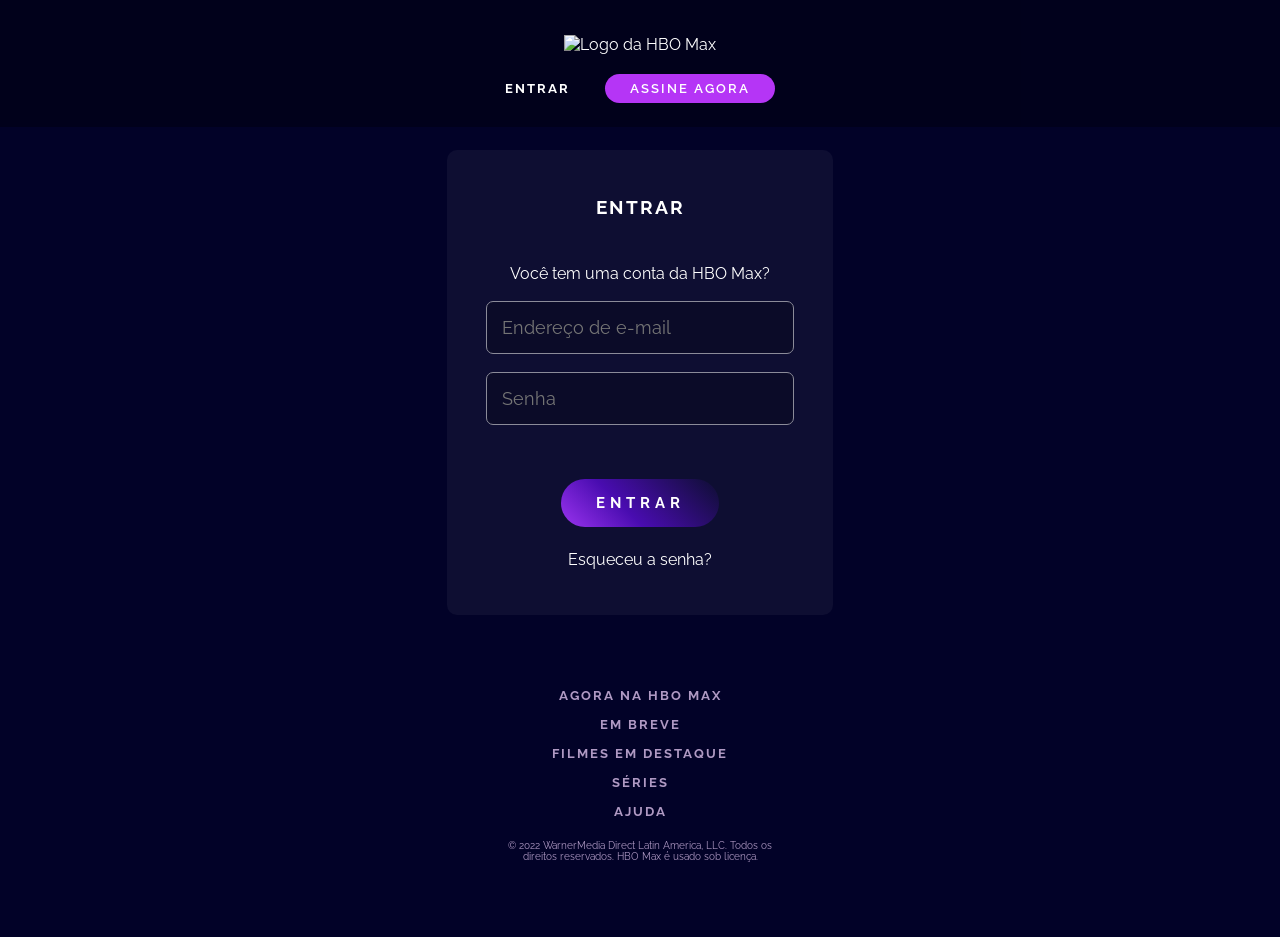
==== commit 0d6beece: "Atualizações" ====
--- a/signIn.html
+++ b/signIn.html
@@ -18,20 +18,20 @@
     </nav>
 
     <main>
-        <div class="container">
+        <form class="container">
             <div class="entrar">
                 <h3>ENTRAR</h3>
             </div>
             <div class="loginn">
                 <p>Você tem uma conta da HBO Max?</p>
-                <input type="email" placeholder="Endereço de e-mail">
-                <input type="password" placeholder="Senha">
+                <input class="text-color" type="email" placeholder="Endereço de e-mail" required>
+                <input class="text-color" type="password" placeholder="Senha" minlength="8" required>
             </div>
             <div class="esqueceu-senha">
-                <button class="btn-bg-color-gradient text-color">ENTRAR</button>
+                <button class="btn-bg-color-gradient text-color" type="submit">ENTRAR</button>
                 <span>Esqueceu a senha?</span>
             </div>
-        </div>
+        </form>
     </main>
 
     <footer>
--- a/assets/signIn.css
+++ b/assets/signIn.css
@@ -50,7 +50,7 @@
     font-size: 13px;
 }
 footer {
-    margin-top: 140px;
+    margin-top: 70px;
 }
 footer p {
     font-size: 10px;
@@ -75,6 +75,7 @@
     display: flex;
     flex-direction: column;
     justify-content: space-evenly;
+    align-items: center;
     margin: auto;
     margin-top: 150px;
     width: 386px;
@@ -100,12 +101,23 @@
     font-size: 18px;
     margin: auto;
 }
+.entrar h3, .login h5 {
+    letter-spacing: 2px;
+}
 .loginn {
     display: flex;
     flex-direction: column;
+    width: 316px;
+    height: 170px;
+    text-align: center;
+}
+.loginn p {
+    margin-bottom: 10px;
 }
 .esqueceu-senha {
     display: flex;
     flex-direction: column;
     align-items: center;
+    height: 90px;
+    justify-content: space-between;
 }
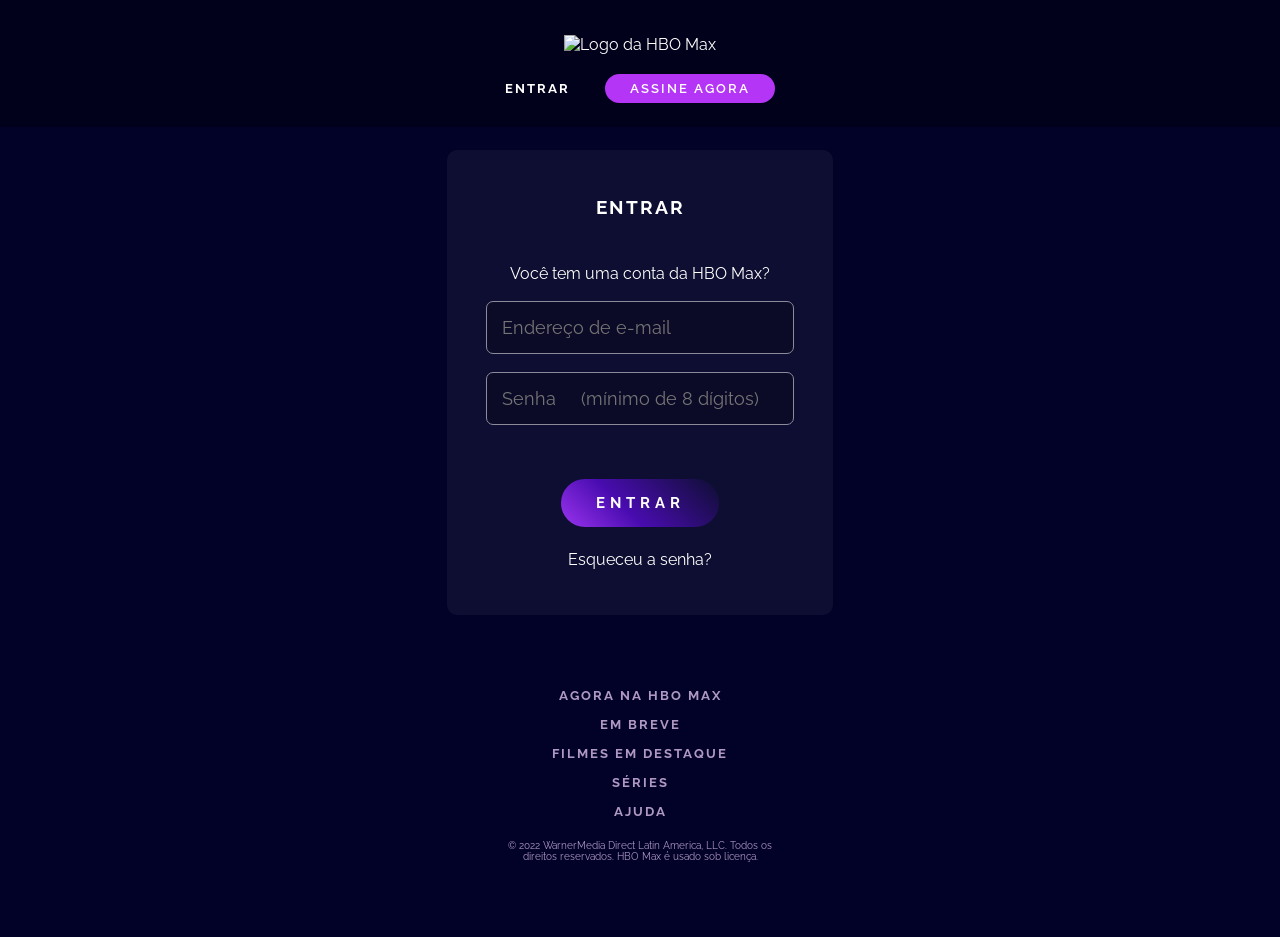
==== commit 75c3e391: "Atualizações" ====
--- a/signIn.html
+++ b/signIn.html
@@ -25,7 +25,7 @@
             <div class="loginn">
                 <p>Você tem uma conta da HBO Max?</p>
                 <input class="text-color" type="email" placeholder="Endereço de e-mail" required>
-                <input class="text-color" type="password" placeholder="Senha" minlength="8" required>
+                <input class="text-color" type="password" placeholder="Senha     (mínimo de 8 dígitos)" minlength="8" required>
             </div>
             <div class="esqueceu-senha">
                 <button class="btn-bg-color-gradient text-color" type="submit">ENTRAR</button>
--- a/assets/signIn.css
+++ b/assets/signIn.css
@@ -101,6 +101,16 @@
     font-size: 18px;
     margin: auto;
 }
+input:invalid:not(:placeholder-shown) {
+    border: 1px solid red;
+    color: rgb(166, 75, 75);
+}
+input:focus {
+    outline: none; /* Tira a borda padrão para acessibilidade */
+    border: 2px solid #92509e; /* cor de destaque personalizada */
+    box-shadow: 0 0 5px #a12cb6; /* dá um leve brilho */
+}
+
 .entrar h3, .login h5 {
     letter-spacing: 2px;
 }
